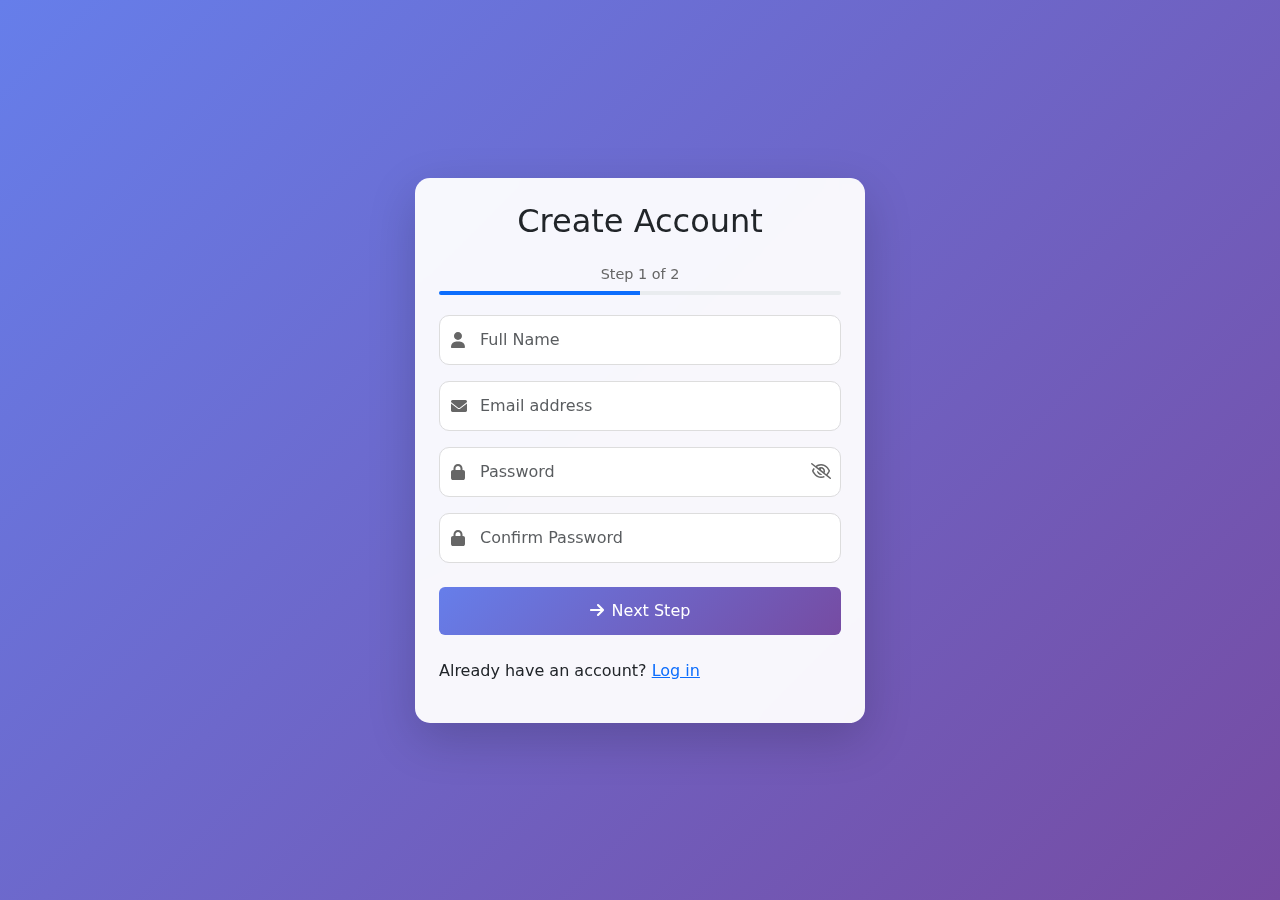
==== register.html @ 56a6aa92 "Menambahkan Register dan modifikasi desain" ====
<!DOCTYPE html>
<html lang="en">
<head>
    <meta charset="UTF-8">
    <meta name="viewport" content="width=device-width, initial-scale=1.0">
    <title>Register Form | Bootstrap</title>
    <link rel="stylesheet" href="https://cdn.jsdelivr.net/npm/bootstrap@5.3.3/dist/css/bootstrap.min.css">
    <link rel="stylesheet" href="https://cdnjs.cloudflare.com/ajax/libs/font-awesome/6.0.0/css/all.min.css">
    <link rel="stylesheet" href="assets/css/register.css">
</head>
<body>
    <div class="container d-flex justify-content-center align-items-center vh-100">
        <div class="card p-4 shadow-lg" style="width: 100%; max-width: 450px;">
            <h2 class="text-center mb-4">Create Account</h2>
            
            
            <!-- Step Indicator -->
            <div class="step-indicator">
                <div class="step-text text-center">Step <span id="currentStep">1</span> of 2</div>
                <div class="progress" style="height: 4px;">
                    <div class="progress-bar" role="progressbar" style="width: 50%"></div>
                </div>
            </div>

            <form id="registerForm">
                <!-- Step 1: Personal Information -->
                <div class="step active" id="step1">
                    <div class="form-floating mb-3">
                        <div class="position-relative">
                            <i class="fas fa-user input-icon"></i>
                            <input type="text" class="form-control" id="fullName" placeholder="Full Name" required>
                        </div>
                    </div>

                    <div class="form-floating mb-3">
                        <div class="position-relative">
                            <i class="fas fa-envelope input-icon"></i>
                            <input type="email" class="form-control" id="email" placeholder="Email address" required>
                        </div>
                    </div>

                    <div class="form-floating mb-3">
                        <div class="position-relative">
                            <i class="fas fa-lock input-icon"></i>
                            <input type="password" class="form-control" id="password" placeholder="Password" required>
                            <span class="toggle-password">
                                <i class="far fa-eye-slash"></i>
                            </span>
                        </div>
                    </div>

                    <div class="form-floating mb-4">
                        <div class="position-relative">
                            <i class="fas fa-lock input-icon"></i>
                            <input type="password" class="form-control" id="confirmPassword" placeholder="Confirm Password" required>
                        </div>
                    </div>

                    <button type="button" class="btn btn-primary w-100" id="nextBtn">
                        <i class="fas fa-arrow-right me-2"></i>Next Step
                    </button><br><br>
                    <p>Already have an account? <a href="index.html" class="login-link">Log in</a></p>

                </div>

                <!-- Step 2: Avatar Selection -->
                <div class="step" id="step2">
                    <div class="avatar-section">
                        <h5 class="text-center mb-3">Choose your avatar</h5>
                        <button type="button" class="refresh-avatars" id="refreshAvatars" title="Generate new avatars">
                            <i class="fas fa-sync-alt"></i>
                        </button>
                        
                        <div class="avatar-selection">
                            <div class="avatar-option">
                                <input type="radio" name="avatar" id="avatar1" value="avatar1" checked>
                                <label for="avatar1">
                                    <img src="https://api.dicebear.com/7.x/avataaars/svg?seed=1" alt="Avatar 1" class="avatar-preview">
                                </label>
                            </div>
                            <div class="avatar-option">
                                <input type="radio" name="avatar" id="avatar2" value="avatar2">
                                <label for="avatar2">
                                    <img src="https://api.dicebear.com/7.x/avataaars/svg?seed=2" alt="Avatar 2" class="avatar-preview">
                                </label>
                            </div>
                            <div class="avatar-option">
                                <input type="radio" name="avatar" id="avatar3" value="avatar3">
                                <label for="avatar3">
                                    <img src="https://api.dicebear.com/7.x/avataaars/svg?seed=3" alt="Avatar 3" class="avatar-preview">
                                </label>
                            </div>
                        </div>
                    </div>

                    
                    <button type="submit" class="btn btn-primary w-100">
                        <i class="fas fa-user-plus me-2"></i>Create Account
                    </button><br><br>
                    <button type="button" class="btn btn-secondary w-100 mb-2" id="prevBtn">
                        <i class="fas fa-arrow-left me-2"></i>Back
                    </button><br><br>
                    <p>Already have an account? <a href="index.html" class="login-link">Log in</a></p>
                </div>
            </form>
        </div>
    </div>

    <script src="https://cdn.jsdelivr.net/npm/bootstrap@5.3.3/dist/js/bootstrap.bundle.min.js"></script>
    <script src="https://cdn.jsdelivr.net/npm/sweetalert2@11"></script>
    <script>
        document.addEventListener('DOMContentLoaded', function() {
            const step1 = document.getElementById('step1');
            const step2 = document.getElementById('step2');
            const nextBtn = document.getElementById('nextBtn');
            const prevBtn = document.getElementById('prevBtn');
            const progressBar = document.querySelector('.progress-bar');
            const currentStepText = document.getElementById('currentStep');
            const form = document.getElementById('registerForm');
            const refreshAvatarsBtn = document.getElementById('refreshAvatars');

            // Toggle password visibility
            const togglePassword = document.querySelector('.toggle-password');
            const passwordInput = document.getElementById('password');
            
            togglePassword.addEventListener('click', function() {
                const type = passwordInput.getAttribute('type') === 'password' ? 'text' : 'password';
                passwordInput.setAttribute('type', type);
                this.querySelector('i').classList.toggle('fa-eye');
                this.querySelector('i').classList.toggle('fa-eye-slash');
            });

            // Next step button
            nextBtn.addEventListener('click', function() {
                // Basic validation
                const fullName = document.getElementById('fullName').value;
                const email = document.getElementById('email').value;
                const password = document.getElementById('password').value;
                const confirmPassword = document.getElementById('confirmPassword').value;

                if (!fullName || !email || !password || !confirmPassword) {
                    alert('Please fill in all fields');
                    return;
                }

                if (password !== confirmPassword) {
                    alert('Passwords do not match');
                    return;
                }

                step1.classList.remove('active');
                step2.classList.add('active');
                progressBar.style.width = '100%';
                currentStepText.textContent = '2';
            });

            // Previous step button
            prevBtn.addEventListener('click', function() {
                step2.classList.remove('active');
                step1.classList.add('active');
                progressBar.style.width = '50%';
                currentStepText.textContent = '1';
            });

            // Random avatar generation
            function updateAvatarImages() {
                const avatarImages = document.querySelectorAll('.avatar-preview');
                avatarImages.forEach((img, index) => {
                    const randomSeed = Math.random().toString(36).substring(7);
                    img.src = `https://api.dicebear.com/7.x/avataaars/svg?seed=${randomSeed}`;
                });
            }

            // Generate random avatars on page load
            updateAvatarImages();

            // Refresh avatars button click handler
            refreshAvatarsBtn.addEventListener('click', function() {
                this.classList.add('fa-spin');
                updateAvatarImages();
                setTimeout(() => {
                    this.classList.remove('fa-spin');
                }, 500);
            });

            // Form submission
            form.addEventListener('submit', function(e) {
                e.preventDefault();
                
                // Here you would typically send the data to your server
                Swal.fire("Account created successfully!");
                // Redirect or show success message
            });
        });
    </script>
</body>
</html>
---- assets/css/register.css ----
body {
    background: linear-gradient(135deg, #667eea 0%, #764ba2 100%);
}

.card {
    border: none;
    border-radius: 15px;
    backdrop-filter: blur(10px);
    background: rgba(255, 255, 255, 0.95);
    transition: transform 0.3s ease;
}

.step {
    display: none;
}

.step.active {
    display: block;
}

.progress-bar {
    transition: width 0.3s ease;
}

.form-control {
    border-radius: 10px;
    padding: 12px 12px 12px 40px; /* Added left padding for icons */
    border: 1px solid #ddd;
    transition: all 0.3s ease;
}

.input-group-text {
    border-radius: 10px 0 0 10px;
    background: transparent;
    border-right: none;
}

.password-container {
    position: relative;
}

.toggle-password {
    position: absolute;
    right: 10px;
    top: 50%;
    transform: translateY(-50%);
    cursor: pointer;
    color: #666;
    z-index: 10;
}

.input-icon {
    position: absolute;
    left: 12px;
    top: 50%;
    transform: translateY(-50%);
    color: #666;
    z-index: 10;
}

.btn-primary {
    background: linear-gradient(135deg, #667eea 0%, #764ba2 100%);
    border: none;
    padding: 12px;
    font-weight: 500;
}

/* Avatar Selection Styles */
.avatar-section {
    position: relative;
    padding-top: 20px;
}

.avatar-selection {
    display: flex;
    gap: 15px;
    justify-content: center;
    margin: 20px 0;
}

.avatar-option input[type="radio"] {
    display: none;
}

.avatar-option label {
    cursor: pointer;
    display: flex;
    flex-direction: column;
    align-items: center;
}

.avatar-preview {
    width: 80px;
    height: 80px;
    border-radius: 50%;
    border: 3px solid #ddd;
    padding: 3px;
    transition: all 0.3s ease;
}

.avatar-option input[type="radio"]:checked + label .avatar-preview {
    border-color: #667eea;
    transform: scale(1.1);
}

.refresh-avatars {
    position: absolute;
    top: 0;
    right: 0;
    background: none;
    border: none;
    color: #667eea;
    cursor: pointer;
    padding: 5px;
    transition: transform 0.3s ease;
}

.refresh-avatars:hover {
    transform: rotate(180deg);
}

/* Step indicator */
.step-indicator {
    margin-bottom: 20px;
}

.step-text {
    font-size: 0.9em;
    color: #666;
    margin-bottom: 5px;
}

.form-floating {
    position: relative;
    margin-bottom: 1rem;
}
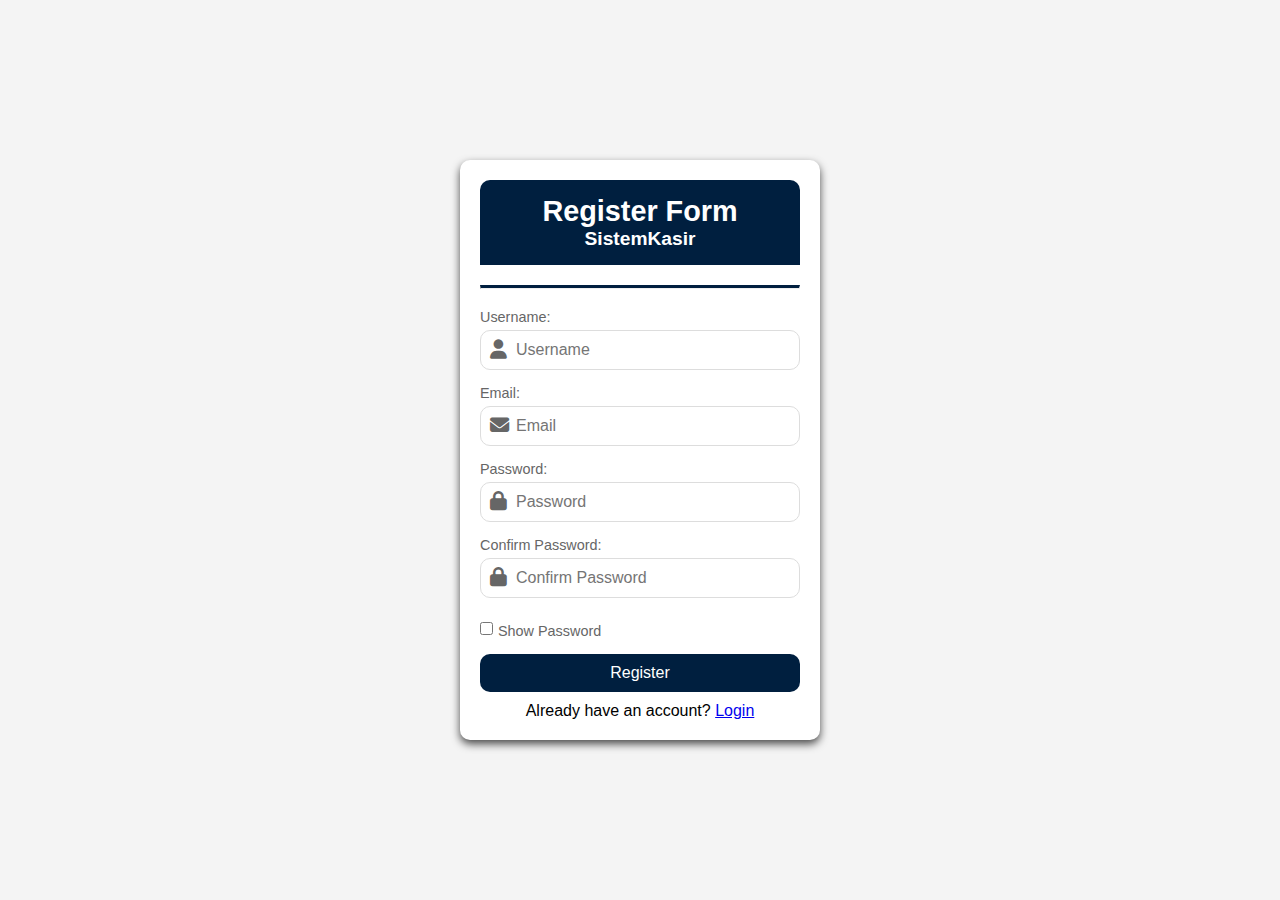
==== commit ab9293cc: "Update Form Login & register" ====
--- a/register.html
+++ b/register.html
@@ -3,195 +3,60 @@
 <head>
     <meta charset="UTF-8">
     <meta name="viewport" content="width=device-width, initial-scale=1.0">
-    <title>Register Form | Bootstrap</title>
-    <link rel="stylesheet" href="https://cdn.jsdelivr.net/npm/bootstrap@5.3.3/dist/css/bootstrap.min.css">
-    <link rel="stylesheet" href="https://cdnjs.cloudflare.com/ajax/libs/font-awesome/6.0.0/css/all.min.css">
-    <link rel="stylesheet" href="assets/css/register.css">
+    <title>Register Form | SistemKasir</title>
+    <link rel="stylesheet" href="assets/css/styles.css">
+    <link href="https://cdnjs.cloudflare.com/ajax/libs/font-awesome/6.4.0/css/all.min.css" rel="stylesheet">
 </head>
 <body>
-    <div class="container d-flex justify-content-center align-items-center vh-100">
-        <div class="card p-4 shadow-lg" style="width: 100%; max-width: 450px;">
-            <h2 class="text-center mb-4">Create Account</h2>
-            
-            
-            <!-- Step Indicator -->
-            <div class="step-indicator">
-                <div class="step-text text-center">Step <span id="currentStep">1</span> of 2</div>
-                <div class="progress" style="height: 4px;">
-                    <div class="progress-bar" role="progressbar" style="width: 50%"></div>
+    <div class="container">
+        <div class="card">
+            <header class="card-header">
+                <h1>Register Form</h1>
+                <h2>SistemKasir</h2>
+            </header>
+            <hr class="divider">
+            <form action="register.php" method="post">
+                <!-- Username Field -->
+                <label for="">Username:</label>
+                <div class="input-group">
+                    <i class="fa-solid fa-user input-icon"></i>
+                    <input type="text" name="username" placeholder="Username">
                 </div>
-            </div>
-
-            <form id="registerForm">
-                <!-- Step 1: Personal Information -->
-                <div class="step active" id="step1">
-                    <div class="form-floating mb-3">
-                        <div class="position-relative">
-                            <i class="fas fa-user input-icon"></i>
-                            <input type="text" class="form-control" id="fullName" placeholder="Full Name" required>
-                        </div>
-                    </div>
-
-                    <div class="form-floating mb-3">
-                        <div class="position-relative">
-                            <i class="fas fa-envelope input-icon"></i>
-                            <input type="email" class="form-control" id="email" placeholder="Email address" required>
-                        </div>
-                    </div>
-
-                    <div class="form-floating mb-3">
-                        <div class="position-relative">
-                            <i class="fas fa-lock input-icon"></i>
-                            <input type="password" class="form-control" id="password" placeholder="Password" required>
-                            <span class="toggle-password">
-                                <i class="far fa-eye-slash"></i>
-                            </span>
-                        </div>
-                    </div>
-
-                    <div class="form-floating mb-4">
-                        <div class="position-relative">
-                            <i class="fas fa-lock input-icon"></i>
-                            <input type="password" class="form-control" id="confirmPassword" placeholder="Confirm Password" required>
-                        </div>
-                    </div>
-
-                    <button type="button" class="btn btn-primary w-100" id="nextBtn">
-                        <i class="fas fa-arrow-right me-2"></i>Next Step
-                    </button><br><br>
-                    <p>Already have an account? <a href="index.html" class="login-link">Log in</a></p>
-
+                
+                <!-- Email Field -->
+                <label for="">Email:</label>
+                <div class="input-group">
+                    <i class="fa-solid fa-envelope input-icon"></i>
+                    <input type="email" name="email" placeholder="Email">
                 </div>
 
-                <!-- Step 2: Avatar Selection -->
-                <div class="step" id="step2">
-                    <div class="avatar-section">
-                        <h5 class="text-center mb-3">Choose your avatar</h5>
-                        <button type="button" class="refresh-avatars" id="refreshAvatars" title="Generate new avatars">
-                            <i class="fas fa-sync-alt"></i>
-                        </button>
-                        
-                        <div class="avatar-selection">
-                            <div class="avatar-option">
-                                <input type="radio" name="avatar" id="avatar1" value="avatar1" checked>
-                                <label for="avatar1">
-                                    <img src="https://api.dicebear.com/7.x/avataaars/svg?seed=1" alt="Avatar 1" class="avatar-preview">
-                                </label>
-                            </div>
-                            <div class="avatar-option">
-                                <input type="radio" name="avatar" id="avatar2" value="avatar2">
-                                <label for="avatar2">
-                                    <img src="https://api.dicebear.com/7.x/avataaars/svg?seed=2" alt="Avatar 2" class="avatar-preview">
-                                </label>
-                            </div>
-                            <div class="avatar-option">
-                                <input type="radio" name="avatar" id="avatar3" value="avatar3">
-                                <label for="avatar3">
-                                    <img src="https://api.dicebear.com/7.x/avataaars/svg?seed=3" alt="Avatar 3" class="avatar-preview">
-                                </label>
-                            </div>
-                        </div>
-                    </div>
+                <!-- Password Field -->
+                <label for="">Password:</label>
+                <div class="input-group">
+                    <i class="fa-solid fa-lock input-icon"></i>
+                    <input type="password" name="password" placeholder="Password" id="password">
+                </div>
 
-                    
-                    <button type="submit" class="btn btn-primary w-100">
-                        <i class="fas fa-user-plus me-2"></i>Create Account
-                    </button><br><br>
-                    <button type="button" class="btn btn-secondary w-100 mb-2" id="prevBtn">
-                        <i class="fas fa-arrow-left me-2"></i>Back
-                    </button><br><br>
-                    <p>Already have an account? <a href="index.html" class="login-link">Log in</a></p>
+                <!-- Confirm Password Field -->
+                <label for="">Confirm Password:</label>
+                <div class="input-group">
+                    <i class="fa-solid fa-lock input-icon"></i>
+                    <input type="password" name="confirm_password" placeholder="Confirm Password" id="confirmPassword">
                 </div>
+                
+                <!-- Show Password Checkbox -->
+                <div class="show-password">
+                    <input type="checkbox" id="showPassword" onclick="togglePassword()">
+                    <label for="showPassword">Show Password</label>
+                </div>
+                <button class="btn" type="submit" name="register">Register</button>
             </form>
+            <p class="register-link">Already have an account? <a href="index.html">Login</a></p>
         </div>
     </div>
 
-    <script src="https://cdn.jsdelivr.net/npm/bootstrap@5.3.3/dist/js/bootstrap.bundle.min.js"></script>
-    <script src="https://cdn.jsdelivr.net/npm/sweetalert2@11"></script>
-    <script>
-        document.addEventListener('DOMContentLoaded', function() {
-            const step1 = document.getElementById('step1');
-            const step2 = document.getElementById('step2');
-            const nextBtn = document.getElementById('nextBtn');
-            const prevBtn = document.getElementById('prevBtn');
-            const progressBar = document.querySelector('.progress-bar');
-            const currentStepText = document.getElementById('currentStep');
-            const form = document.getElementById('registerForm');
-            const refreshAvatarsBtn = document.getElementById('refreshAvatars');
 
-            // Toggle password visibility
-            const togglePassword = document.querySelector('.toggle-password');
-            const passwordInput = document.getElementById('password');
-            
-            togglePassword.addEventListener('click', function() {
-                const type = passwordInput.getAttribute('type') === 'password' ? 'text' : 'password';
-                passwordInput.setAttribute('type', type);
-                this.querySelector('i').classList.toggle('fa-eye');
-                this.querySelector('i').classList.toggle('fa-eye-slash');
-            });
 
-            // Next step button
-            nextBtn.addEventListener('click', function() {
-                // Basic validation
-                const fullName = document.getElementById('fullName').value;
-                const email = document.getElementById('email').value;
-                const password = document.getElementById('password').value;
-                const confirmPassword = document.getElementById('confirmPassword').value;
-
-                if (!fullName || !email || !password || !confirmPassword) {
-                    alert('Please fill in all fields');
-                    return;
-                }
-
-                if (password !== confirmPassword) {
-                    alert('Passwords do not match');
-                    return;
-                }
-
-                step1.classList.remove('active');
-                step2.classList.add('active');
-                progressBar.style.width = '100%';
-                currentStepText.textContent = '2';
-            });
-
-            // Previous step button
-            prevBtn.addEventListener('click', function() {
-                step2.classList.remove('active');
-                step1.classList.add('active');
-                progressBar.style.width = '50%';
-                currentStepText.textContent = '1';
-            });
-
-            // Random avatar generation
-            function updateAvatarImages() {
-                const avatarImages = document.querySelectorAll('.avatar-preview');
-                avatarImages.forEach((img, index) => {
-                    const randomSeed = Math.random().toString(36).substring(7);
-                    img.src = `https://api.dicebear.com/7.x/avataaars/svg?seed=${randomSeed}`;
-                });
-            }
-
-            // Generate random avatars on page load
-            updateAvatarImages();
-
-            // Refresh avatars button click handler
-            refreshAvatarsBtn.addEventListener('click', function() {
-                this.classList.add('fa-spin');
-                updateAvatarImages();
-                setTimeout(() => {
-                    this.classList.remove('fa-spin');
-                }, 500);
-            });
-
-            // Form submission
-            form.addEventListener('submit', function(e) {
-                e.preventDefault();
-                
-                // Here you would typically send the data to your server
-                Swal.fire("Account created successfully!");
-                // Redirect or show success message
-            });
-        });
-    </script>
+    <script src="assets/js/script.js"></script>
 </body>
 </html>--- a/assets/css/styles.css
+++ b/assets/css/styles.css
@@ -0,0 +1,170 @@
+/* Reset dan Font */
+* {
+    margin: 0;
+    padding: 0;
+    box-sizing: border-box;
+}
+
+body {
+    font-family: Arial, sans-serif;
+    background-color: #f4f4f4;
+    display: flex;
+    justify-content: center;
+    align-items: center;
+    height: 100vh;
+}
+/* h2 {
+    text-align: center;
+    color: #ffffff;
+} */
+
+.container {
+    width: 100%;
+    max-width: 400px;
+    padding: 20px;
+}
+
+/* garis pembatas */
+.divider {
+    border-top: 3px solid #001f3f;
+    margin: 20px 0;
+    width: 100%;
+    margin-left: auto;
+    margin-right: auto;
+}
+
+/* Bagian Header */
+.card-header {
+    background-color: #001f3f; /* Abu-abu muda */
+    padding: 15px;
+    border-radius: 10px 10px 0 0; /* Membuat sudut atas melengkung */
+    text-align: center;
+}
+
+.card-header h1 {
+    font-size: 1.8rem;
+    color: #ffffff; /* Warna teks */
+    margin: 0;
+}
+
+.card-header h2 {
+    font-size: 1.2rem;
+    color: #ffffff; /* Warna teks */
+    margin: 0;
+}
+
+/* Bagian Card */
+.card {
+    background: #fff;
+    border-radius: 10px;
+    box-shadow: 0 4px 8px rgba(0, 0, 0, 0.7);
+    padding: 20px;
+    text-align: start;
+}
+
+/* Bagian Label */
+.card label {
+    display: block;
+    text-align: left;
+    font-size: 0.9rem;
+    color: #666;
+    margin: 10px 0 5px;
+}
+
+/* Bagian Input Group */
+.input-group {
+    position: relative;
+    margin-bottom: 15px;
+}
+
+.input-group input {
+    width: 100%;
+    padding: 10px 10px 10px 35px; /* memberikan ruang untuk icon dan input teks*/
+    border: 1px solid #ddd;
+    border-radius: 10px;
+    font-size: 1em;
+}
+
+.input-group input:focus {
+    border-color: #007bff;
+    outline: 1px solid #007bff;
+}
+
+.input-group .input-icon {
+    position: absolute;
+    left: 10px;
+    top: 50%;
+    transform: translateY(-50%);
+    font-size: 1.2em;
+    color: #666;
+}
+
+/* Show Password Checkbox */
+.show-password {
+    display: flex;
+    align-items: center;
+    margin-bottom: 10px;
+}
+
+.show-password input {
+    margin-right: 5px;
+}
+
+.show-password label {
+    font-size: 0.9rem;
+    color: #666;
+}
+
+/* Remember Me */
+.remember-me {
+    display: flex;
+    align-items: center;
+    margin-bottom: 10px;
+}
+
+.remember-me input {
+    margin-right: 5px;
+}
+
+.remember-me label {
+    font-size: 0.9rem;
+    color: #666;
+}
+
+/* Bagian Button */
+.card .btn {
+    width: 100%;
+    padding: 10px;
+    background-color: #001f3f;
+    color: #ffffff;
+    font-size: 1em;
+    border: none;
+    border-radius: 10px;
+    cursor: pointer;
+    transition: background-color 0.3s ease;
+}
+
+.card .btn:hover {
+    background-color: #007bff;
+}
+
+/* Untuk css lupa password */
+.forgot-password {
+    text-align: center;
+    margin-top: 10px;
+}
+
+.forgot-password a {
+    color: #007bff;
+    text-decoration: none;
+}
+
+.forgot-password a:hover {
+    text-decoration: underline;
+}
+
+/* Register Link */
+.register-link {
+    text-align: center;
+    margin-top: 10px;
+}
